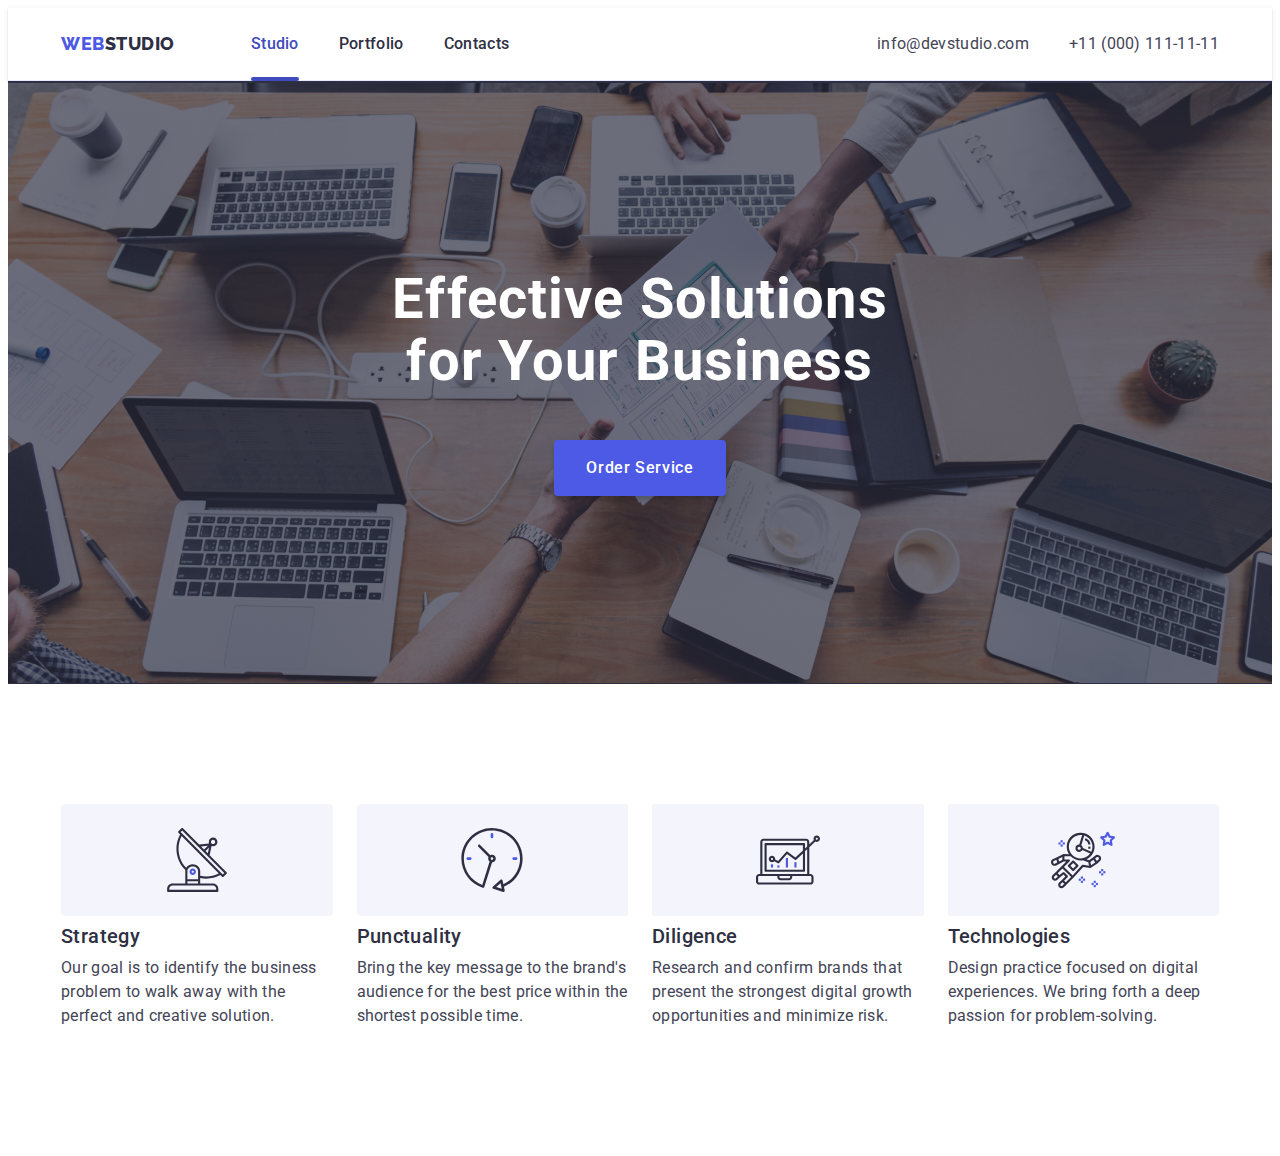
==== index.html @ 9ae408ac "hw7.1" ====
<!DOCTYPE html>
<html lang="en">
<head>
    <meta charset="UTF-8">
    <meta http-equiv="X-UA-Compatible" content="IE=edge">
    <meta name="viewport" content="width=device-width, initial-scale=1.0">
    <title>Webstudio</title>
<link rel="preconnect" href="https://fonts.googleapis.com">
<link rel="preconnect" href="https://fonts.gstatic.com" crossorigin>
<link href="https://fonts.googleapis.com/css2?family=Raleway:wght@800&family=Roboto:wght@400;500;700;900&display=swap"
    rel="stylesheet">
    <!-- Styles-->
    <link rel="stylesheet" href="https://cdnjs.cloudflare.com/ajax/libs/modern-normalize/1.1.0/modern-normalize.min.css"
        integrity="sha512-wpPYUAdjBVSE4KJnH1VR1HeZfpl1ub8YT/NKx4PuQ5NmX2tKuGu6U/JRp5y+Y8XG2tV+wKQpNHVUX03MfMFn9Q=="
        crossorigin="anonymous" referrerpolicy="no-referrer" />
    <link rel="stylesheet" href="./css/styles.css">
</head>
<body>
    <!-- Header -->
    <header class="border-box">
        <div class="container">
            <div class="header-container-desktop">
            <nav class="header-nav">
            <a href="./index.html" class="logo-first">WEB<span class="logo-second">STUDIO</span></a>
            <ul class="header-menu">
                <li><a class="header-link current" href="./index.html">Studio</a></li>
                <li><a class="header-link" href="./portfolio.html">Portfolio</a></li>
                <li><a class="header-link" href="">Contacts</a></li>
            </ul>
        </nav>
        <address class="heading-address">
            <ul class="header-tel">
                <li><a class="header-address" href="mailto:info@devstudio.com">info@devstudio.com</a></li>
                <li><a class="header-address" href="tel:+110001111111">+11 (000) 111-11-11</a></li>
            </ul>
        </address>
            </div>
            <div class="header-container-mobile">
                <a href="./index.html" class="logo-first">WEB<span class="logo-second">STUDIO</span></a>
                <button class="header-burger js-open-menu" type="button">
                    <svg class="header-burger-icon" width="30px" height="30px">
                        <use href="./images/icons.svg#icon-burger-menu"></use>
                    </svg>
                </button>
            </div>
            <div class="mobile-menu js-menu-container">
                <button class="button-mobile js-close-menu" type="button">
                    <svg class="icon-mobile">
                        <use href="./images/icons.svg#icon-closeblack"></use>
                    </svg>
                </button>
            </div>
        </div>
    </header>
    <main>
        <!--Hero first-->
        <section class="hero-first section">
           <div class="container">
            <div class="container-hero">
            <h1 class="hero-title"> Effective Solutions for Your Business</h1>
            <button class="hero-button" data-modal-open type="button">Order Service</button>
            </div>
        </div>
        </section>
        <!--Benefits-->
        <section class="section section-benefits">
            <div class="container">
            <h2 class="visually-hidden">company benefits</h2>
            <ul class="container-benefits">
                <li class="list-benefits">
                    <div class="benefits-icon-link">
                        <svg class="benefits-icon">
                            <use href="./images/icons.svg#icon-antenna"></use>
                        </svg>
                    </div>
                    <h3 class="heading-benefits">Strategy</h3>
                    <p class="text-benefits">Our goal is to identify the business problem to walk away with the perfect and creative solution.</p>
                </li>
                <li class="list-benefits">
                    <div class="benefits-icon-link">
                        <svg class="benefits-icon">
                            <use href="./images/icons.svg#icon-clock"></use>
                        </svg>
                    </div>
                    <h3 class="heading-benefits">Punctuality</h3>
                    <p class="text-benefits">Bring the key message to the brand's audience for the best price within the shortest possible time.</p>
                </li>
                <li class="list-benefits">
                    <div class="benefits-icon-link">
                        <svg class="benefits-icon">
                            <use href="./images/icons.svg#icon-diagram"></use>
                        </svg>
                    </div>
                    <h3 class="heading-benefits">Diligence</h3>
                    <p class="text-benefits">Research and confirm brands that present the strongest digital growth opportunities and minimize risk.</p>
                </li>
                <li class="list-benefits">
                    <div class="benefits-icon-link">
                        <svg class="benefits-icon">
                            <use href="./images/icons.svg#icon-astronaut"></use>
                        </svg>
                    </div>
                    <h3 class="heading-benefits">Technologies</h3>
                    <p class="text-benefits">Design practice focused on digital experiences. We bring forth a deep passion for problem-solving.</p>
                </li>
            </ul>
            </div>
        </section>
        <!--Doing-->
        <!--<section class="section-doing">
            <div class="container">
            <h2 class="title-doing">What are we doing</h2>
            <ul class="images-doing">
                <li><img srcset="./images/monitor.jpg 1x, ./images/monitor@2x.jpg 2x"
                    src="./images/monitor.jpg" alt="monitor" width="360"></li>
                <li><img srcset="./images/display.jpg 1x, ./images/display@2x.jpg 2x"
                    src="./images/display.jpg" alt="display" width="360"></li>
                <li><img srcset="./images/monitordisplay.jpg 1x, ./images/monitordisplay@2x.jpg 2x"
                    src="./images/monitordisplay.jpg" alt="monitor display" width="360"></li>
            </ul>
            </div>
        </section>
        <!--Team-->
        <!--<section class="team-section">
            <div class="container">
            <h2 class="title-team">Our Team</h2>
            <ul class="container-team">
                <li class="box-team">
                    <img srcset="./images/markguerrero.jpg 1x, ./images/markguerrero@2x.jpg 2x"  
                    src="./images/markguerrero.jpg" alt="mark guerrero" width="264">
                    <div class="experts"><h3 class="heading-team">Mark Guerrero</h3>
                    <p class="text-team">Product Designer</p>
                    <ul class="socials-list">
                        <li class="socials-item">
                            <a class="socials-link" href="">
                                <svg class="socials-icon">
                                    <use href="./images/icons.svg#icon-instagram"></use>
                                </svg>
                            </a></li>
                        <li class="socials-item"><a class="socials-link" href="">
                            <svg class="socials-icon">
                                <use href="./images/icons.svg#icon-twitter"></use>
                            </svg>
                        </a></li>
                        <li class="socials-item"><a class="socials-link" href="">
                            <svg class="socials-icon">
                                <use href="./images/icons.svg#icon-facebook"></use>
                            </svg>
                        </a></li>
                        <li class="socials-item"><a class="socials-link" href="">
                            <svg class="socials-icon">
                                <use href="./images/icons.svg#icon-linkedin"></use>
                            </svg>
                        </a></li>
                    </ul></div>
                </li>
                <li class="box-team">
                    <img srcset="./images/tomford.jpg 1x, ./images/tomford@2x.jpg 2x" 
                    src="./images/tomford.jpg" alt="tom ford" width="264">
                    <div class="experts"><h3 class="heading-team">Tom Ford</h3>
                    <p class="text-team">Frontend Developer</p>
                    <ul class="socials-list">
                        <li class="socials-item">
                            <a class="socials-link" href="">
                                <svg class="socials-icon">
                                    <use href="./images/icons.svg#icon-instagram"></use>
                                </svg>
                            </a>
                        </li>
                        <li class="socials-item"><a class="socials-link" href="">
                                <svg class="socials-icon">
                                    <use href="./images/icons.svg#icon-twitter"></use>
                                </svg>
                            </a></li>
                        <li class="socials-item"><a class="socials-link" href="">
                                <svg class="socials-icon">
                                    <use href="./images/icons.svg#icon-facebook"></use>
                                </svg>
                            </a></li>
                        <li class="socials-item"><a class="socials-link" href="">
                                <svg class="socials-icon">
                                    <use href="./images/icons.svg#icon-linkedin"></use>
                                </svg>
                            </a></li>
                    </ul>
                    </div>
                </li>
                <li class="box-team">
                    <img srcset="./images/camilagarcia.jpg 1x, ./images/camilagarcia@2x.jpg 2x" 
                    src="./images/camilagarcia.jpg" alt="camila garcia" width="264">
                    <div class="experts"><h3 class="heading-team">Camila Garcia</h3>
                    <p class="text-team">Marketing</p>
                    <ul class="socials-list">
                        <li class="socials-item">
                            <a class="socials-link" href="">
                                <svg class="socials-icon">
                                    <use href="./images/icons.svg#icon-instagram"></use>
                                </svg>
                            </a>
                        </li>
                        <li class="socials-item"><a class="socials-link" href="">
                                <svg class="socials-icon">
                                    <use href="./images/icons.svg#icon-twitter"></use>
                                </svg>
                            </a></li>
                        <li class="socials-item"><a class="socials-link" href="">
                                <svg class="socials-icon">
                                    <use href="./images/icons.svg#icon-facebook"></use>
                                </svg>
                            </a></li>
                        <li class="socials-item"><a class="socials-link" href="">
                                <svg class="socials-icon">
                                    <use href="./images/icons.svg#icon-linkedin"></use>
                                </svg>
                            </a></li>
                    </ul>
                    </div>
                </li>
                <li class="box-team">
                    <img srcset="./images/danielwilson.jpg 1x, ./images/danielwilson@2x.jpg 2x"
                    src="./images/danielwilson.jpg" alt="daniel wilson" width="264">
                    <div class="experts"><h3 class="heading-team">Daniel Wilson</h3>
                    <p class="text-team">UI Designer</p>
                    <ul class="socials-list">
                        <li class="socials-item">
                            <a class="socials-link" href="">
                                <svg class="socials-icon">
                                    <use href="./images/icons.svg#icon-instagram"></use>
                                </svg>
                            </a>
                        </li>
                        <li class="socials-item"><a class="socials-link" href="">
                                <svg class="socials-icon">
                                    <use href="./images/icons.svg#icon-twitter"></use>
                                </svg>
                            </a></li>
                        <li class="socials-item"><a class="socials-link" href="">
                                <svg class="socials-icon">
                                    <use href="./images/icons.svg#icon-facebook"></use>
                                </svg>
                            </a></li>
                        <li class="socials-item"><a class="socials-link" href="">
                                <svg class="socials-icon">
                                    <use href="./images/icons.svg#icon-linkedin"></use>
                                </svg>
                            </a></li>
                    </ul>
                    </div>
                </li>
            </ul>
            </div>
        </section>
        <!--Customers-->
        <!--<section class="section-customers">
            <div class="container">
            <h2 class="title-customers">Customers</h2>
            <ul class="customers-list">
                <li class="customers-item">
                    <a class="customers-link" href="">
                        <svg class="customers-icon">
                            <use href="./images/icons.svg#icon-yaco"></use>
                        </svg>
                    </a>
                </li>
                <li class="customers-item">
                    <a class="customers-link" href="">
                        <svg class="customers-icon">
                            <use href="./images/icons.svg#icon-companyhere"></use>
                        </svg>
                    </a>
                </li>
                <li class="customers-item">
                    <a class="customers-link" href="">
                        <svg class="customers-icon">
                            <use href="./images/icons.svg#icon-company"></use>
                        </svg>
                    </a>
                </li>
                <li class="customers-item">
                    <a class="customers-link" href="">
                        <svg class="customers-icon">
                            <use href="./images/icons.svg#icon-foster"></use>
                        </svg>
                    </a>
                </li>
                <li class="customers-item">
                    <a class="customers-link" href="">
                        <svg class="customers-icon">
                            <use href="./images/icons.svg#icon-brand"></use>
                        </svg>
                    </a>
                </li>
                <li class="customers-item">
                    <a class="customers-link" href="">
                        <svg class="customers-icon">
                            <use href="./images/icons.svg#icon-companyline"></use>
                        </svg>
                    </a>
                </li>
            </ul>
            </div>
        </section>
    </main>
    <!--Footer-->
    <!--<footer class="footer">
        <div class="container footer-flex">
            <div class="footer-logo">
            <a href="./index.html" class="logo-first">WEB<span class="logo-lower">STUDIO</span></a>
            <p class="text-footer">Increase the flow of customers and sales for your business with digital marketing & growth solutions.</p>
            </div>
        <div class="">
            <h2 class="footer-text-socials">Social media</h2>
            <ul class="footer-socials-list">
                <li class="footer-socials-item">
                    <a class="footer-socials-link" href="">
                        <svg class="footer-socials-icon">
                            <use href="./images/icons.svg#icon-instagram"></use>
                        </svg>
                    </a>
                </li>
                <li class="footer-socials-item">
                    <a class="footer-socials-link" href="">
                        <svg class="footer-socials-icon">
                            <use href="./images/icons.svg#icon-twitter"></use>
                        </svg>
                    </a>
                </li>
                <li class="footer-socials-item">
                    <a class="footer-socials-link" href="">
                        <svg class="footer-socials-icon">
                            <use href="./images/icons.svg#icon-facebook"></use>
                        </svg>
                    </a></li>
                <li class="footer-socials-item">
                    <a class="footer-socials-link" href="">
                        <svg class="footer-socials-icon">
                            <use href="./images/icons.svg#icon-linkedin"></use>
                        </svg>
                    </a></li>
            </ul>
        </div>
            <div class="subscribe-box">
                <p class="subscribe-title">Subscribe</p>
                    <form class="subscribe-field">
                     <input type="email" name="user-email" class="subscribe-input" required
                        pattern="email" placeholder="E-mail"/>
                        <button type="submit" class="subscribe-button-submit">Subscribe 
                        <svg class="subscribe-icon">
                        <use href="./images/icons.svg#icon-frame"></use>
                        </svg>
                        </button>
                    </form>
            </div>
        </div>
        </footer>

        <!--Modal-->
        <div class="backdrop is-hidden" data-modal>
            <div class="modal">
                <button class="modal-close" type="button" data-modal-close>
                    <svg class="modal-icon">
                        <use href="./images/icons.svg#icon-closeblack"></use>
                    </svg>
                </button>
                 <p class="name-form">Leave your contacts and we will call you back</p>
                <form class="modal-form">
                    <label class="modal-form-field">
                        <span class="modal-form-input-desk">Name</span>
                        <span class="modal-form-input-wrapper">
                        <input 
                        type="text" 
                        name="user-name" 
                        class="modal-form-input" 
                        required 
                        pattern="^[a-zA-Zа-яА-Я]+"
                        minlength="2"
                        />
                        <svg class="modal-form-icon">
                            <use href="./images/icons.svg#icon-person"></use>
                        </svg></span>
                    </label>
                    <label class="modal-form-field">
                        <span class="modal-form-input-desk">Phone</span>
                        <span class="modal-form-input-wrapper"><input type="tel" 
                        name="user-phone" 
                        class="modal-form-input" 
                        required
                        pattern="[0-9]{3}-[0-9]{3}-[0-9]{2}-[0-9]{2}"
                        title="xxx-xxx-xx-xx"
                        />
                        <svg class="modal-form-icon">
                            <use href="./images/icons.svg#icon-phone"></use>
                        </svg></span>
                    </label>
                    <label class="modal-form-field">
                        <span class="modal-form-input-desk">Email</span>
                        <span class="modal-form-input-wrapper"><input 
                        type="email" 
                        name="user-email" 
                        class="modal-form-input" 
                        required
                        pattern="email"
                        />
                        <svg class="modal-form-icon">
                            <use href="./images/icons.svg#icon-email"></use>
                        </svg></span>
                    </label>
                    <label class="modal-form-field-comment">
                        <span class="modal-form-input-desk">Comment</span>
                        <textarea 
                        name="user-message" 
                        class="modal-form-comment" 
                        placeholder="Text input">
                    </textarea>
                    </label>
                    <input id="user-policy" type="checkbox" name="user-policy" class="modal-form-check visually-hidden"/>
                    <label for="user-policy" class="modal-form-check-desc">I accept the terms and conditions of the&nbsp;
                    <a class="modal-form-check-desc-second" href="">Privacy Policy</a>
                    </label>
                    <button type="submit" class="modal-form-submit">Send</button>
                </form>
            </div>
        </div>
    <script src="./js/mobile-menu.js"></script>
    <script src="./js/modal.js"></script>
</body>
</html>
---- css/styles.css ----
:root {
  --color-primery: #2e2f42;
  --color-secondary: #434455;
  --color-logo-button: #4d5ae5;
  --color-hover: #404bbf;
  --color-background: #ffffff;
  --color-background-sec: #f4f4fd;
  --color-border: #e7e9fc;
  --color-icon: #8e8f99;
  --color-icon-hover: #31d0aa;
  --color-modal: #fcfcfc;
  --color-modal-comment: #757575;
}
body {
  font-family: "Roboto", sans-serif;
  font-size: 16px;
  color: var(--color-primery);
}
p,
h1,
h2,
h3 {
  margin-top: 0;
  margin-bottom: 0;
}
.container {
  width: 100%;
  max-width: 1158px;
  padding: 0 15px;
  margin: 0 auto;
}
ul {
  list-style-type: none;
  margin: 0;
  padding: 0;
}
a {
  text-decoration: none;
}
img {
  display: block;
  max-width: 100%;
  height: auto;
}
/* Header */
.border-box {
  background-color: var(--color-background);
  border-bottom: 1px solid var(--color-border);
  box-shadow: 0px 2px 1px rgba(46, 47, 66, 0.08),
    0px 1px 1px rgba(46, 47, 66, 0.16), 0px 1px 6px rgba(46, 47, 66, 0.08);
}
.header-container-mobile {
  display: flex;
  align-items: center;
  justify-content: space-between;
  height: 70px;
}
.header-container-desktop {
  display: flex;
  align-items: center;
}
@media (max-width: 767px) {
  .header-container-desktop {
    display: none;
  }
}
@media (min-width: 768px) {
  .header-container-mobile {
    display: none;
  }
}

.header-nav {
  display: flex;
  align-items: center;
  gap: 76px;
}
.header-menu {
  display: flex;
  gap: 40px;
}
.header-tel {
  display: flex;
  gap: 40px;
}
@media (max-width: 1200px) {
  .header-tel {
    flex-direction: column;
    gap: 12px;
  }
}
.heading-address {
  margin-left: auto;
}
.logo-first {
  color: var(--color-logo-button);
  font-family: "Raleway";
  font-style: normal;
  font-weight: 800;
  font-size: 18px;
  line-height: 1.33;
  letter-spacing: 0.03em;
  text-decoration: none;
}
.logo-second {
  color: var(--color-primery);
}
.header-link {
  text-decoration: none;
  font-weight: 500;
  font-size: 16px;
  letter-spacing: 0.02em;
  line-height: 1.5;
  color: var(--color-primery);
  padding: 24px 0;
  display: block;
  position: relative;
  transition-property: color;
  transition-duration: 250ms;
  transition-timing-function: cubic-bezier(0.4, 0, 0.2, 1);
}
.header-link:hover,
.header-link:focus {
  color: var(--color-hover);
  fill: var(--color-primery);
}
.header-burger {
  display: flex;
  align-items: center;
  justify-content: center;
  width: 30px;
  height: 30px;
  padding: 0;
  background-color: transparent;
  border: none;
}
.header-burger-icon {
  stroke: var(--color-primery);
}

/* Mobile menu */
.mobile-menu {
  width: 100%;
  max-width: 428px;
  position: fixed;
  top: 0;
  bottom: 0;
  right: 0;
  background-color: var(--color-background);
  transform: translateX(100%);
}
.mobile-menu.is-open {
  transform: translateX(0);
}
@media (min-width: 768px) {
  .mobile-menu {
    display: none;
  }
}
.icon-mobile {
  width: 24px;
  height: 24px;
  border-radius: 50%;
}
.button-mobile {
  position: absolute;
  top: 24px;
  right: 24px;
  width: 24px;
  height: 24px;
  background-color: #e7e9fc;
  border: 1px solid rgba(0, 0, 0, 0.1);
  border-radius: 50%;
}
.current {
  color: var(--color-hover);
}
.header-link.current::after {
  display: block;
  width: 100%;
  height: 4px;
  border-radius: 2px;
  background-color: currentColor;
  content: "";
  position: absolute;
  bottom: -1px;
}
.header-address {
  color: var(--color-secondary);
  font-weight: 400;
  font-size: 16px;
  line-height: 1.5;
  letter-spacing: 0.02em;
  font-style: normal;
  padding: 24px 0;
  display: block;
  transition-property: color;
  transition-duration: 250ms;
  transition-timing-function: cubic-bezier(0.4, 0, 0.2, 1);
}
.header-address:hover {
  color: var(--color-hover);
}
.header-address:focus {
  color: var(--color-hover);
}
@media (max-width: 1200px) {
  .header-address {
    padding: 0;
  }
}
/* Hero section */
.hero-first {
  background-color: var(--color-primery);
  padding: 188px 0;
  background-image: linear-gradient(
      rgba(46, 47, 66, 0.7),
      rgba(46, 47, 66, 0.7)
    ),
    url(../images/people-office.jpg);
  background-repeat: no-repeat;
  background-position: center;
  max-width: 1440px;
  margin: 0 auto;
}
@media (min-device-pixel-ratio: 2),
  (min-resolution: 192dpi),
  (min-resolution: 2dppx) {
  .hero-first {
    background-image: url(../images/people-office@2x.jpg);
  }
}
.container-hero {
  width: 496px;
  margin: 0 auto;
  text-align: center;
}
@media (max-width: 767px) {
  .container-hero {
    width: 320px;
  }
}
.hero-title {
  font-weight: 700;
  font-size: 56px;
  line-height: 1.1;
  letter-spacing: 0.02em;
  color: var(--color-background);
  margin-bottom: 48px;
}
@media (max-width: 767px) {
  .hero-title {
    font-size: 36px;
  }
}
.hero-button {
  background-color: var(--color-logo-button);
  color: var(--color-background);
  border-radius: 4px;
  box-shadow: 0px 4px 4px rgba(0, 0, 0, 0.15);
  border: none;
  font-family: "Roboto", sans-serif;
  font-weight: 500;
  font-size: 16px;
  line-height: 1.5;
  letter-spacing: 0.04em;
  cursor: pointer;
  padding: 16px 32px;
  transition-property: background-color;
  transition-duration: 250ms;
  transition-timing-function: cubic-bezier(0.4, 0, 0.2, 1);
}
.hero-button:hover {
  background-color: var(--color-hover);
}
/* Benefits */
.visually-hidden {
  position: absolute;
  white-space: nowrap;
  width: 1px;
  height: 1px;
  overflow: hidden;
  border: 0;
  padding: 0;
  clip: rect(0 0 0 0);
  clip-path: inset(50%);
  margin: -1px;
}
.heading-benefits {
  font-weight: 500;
  font-size: 20px;
  letter-spacing: 0.02em;
  line-height: 1.2;
  margin-bottom: 8px;
}
.text-benefits {
  color: var(--color-secondary);
  font-size: 16px;
  letter-spacing: 0.02em;
  line-height: 1.5;
}
.container-benefits {
  display: flex;
  gap: 24px;
}
.list-benefits {
  flex-basis: calc((100% - 72px) / 4);
}
@media (max-width: 767px) {
  .container-benefits {
    display: flex;
    flex-direction: column;
  }
}
.section-benefits {
  padding: 120px 0;
}
.benefits-icon {
  width: 64px;
  height: 64px;
}
.benefits-icon-link {
  display: flex;
  align-items: center;
  justify-content: center;
  height: 112px;
  border-radius: 4px;
  margin-bottom: 8px;
  background-color: var(--color-background-sec);
}
@media (max-width: 1199px) {
  .benefits-icon-link {
    display: none;
  }
}
/* Doing */
.title-doing {
  font-weight: 700;
  font-size: 36px;
  line-height: 1.11;
  letter-spacing: 0.02em;
  text-align: center;
  margin-bottom: 72px;
}
.images-doing {
  display: flex;
  gap: 24px;
  flex-basis: calc((100% - 48px) / 3);
}

.section-doing {
  padding-bottom: 120px;
}
@media (max-width: 1199px) {
  .section-doing {
    display: none;
  }
}

/* Our team*/
.team-section {
  background-color: var(--color-background-sec);
  padding: 120px 0;
}
.box-team {
  background-color: var(--color-background);
  box-shadow: 0px 1px 6px rgba(46, 47, 66, 0.08),
    0px 1px 1px rgba(46, 47, 66, 0.16), 0px 2px 1px rgba(46, 47, 66, 0.08);
  border-radius: 0px 0px 4px 4px;
}
@media (max-width: 768px) {
  .box-team {
    max-width: 264px;
  }
}
.title-team {
  font-weight: 700;
  font-size: 36px;
  line-height: 1.11;
  text-align: center;
  margin-bottom: 72px;
}
.heading-team {
  font-weight: 500;
  font-size: 20px;
  line-height: 1.2;
  letter-spacing: 0.02em;
  text-align: center;
  margin-bottom: 8px;
}
.text-team {
  color: var(--color-secondary);
  line-height: 1.5;
  letter-spacing: 0.02em;
  text-align: center;
  margin-bottom: 8px;
}
.container-team {
  display: flex;
  gap: 24px;
  flex-basis: calc((100% - 72px) / 4);
}
@media (max-width: 768px) {
  .container-team {
    display: flex;
    flex-direction: column;
    gap: 72px;
  }
}
@media (max-width: 1199px) {
  .container-team {
    display: flex;
    justify-content: center;
    flex-basis: calc((100% - 216px) / 2);
  }
}
.container-team .experts {
  padding: 32px 16px;
}
.socials-icon {
  width: 16px;
  height: 16px;
  fill: var(--color-background-sec);
}
.socials-link {
  display: flex;
  align-items: center;
  justify-content: center;
  width: 100%;
  height: 100%;
  background-color: var(--color-logo-button);
  border-radius: 50%;
  transition-property: background-color;
  transition-duration: 250ms;
  transition-timing-function: cubic-bezier(0.4, 0, 0.2, 1);
}
.socials-item {
  width: 40px;
  height: 40px;
}
.socials-list {
  display: flex;

  gap: 24px;
  justify-content: center;
}
.socials-link:hover,
.socials-link:focus {
  background-color: var(--color-hover);
}
/* Customers */
.title-customers {
  font-weight: 700;
  font-size: 36px;
  line-height: 1.11;
  letter-spacing: 0.02em;
  text-align: center;
  margin-bottom: 72px;
  color: var(--color-primery);
}
.customers-list {
  gap: 24px;
  display: flex;
}
.customers-item {
  flex-basis: calc((100% - 120px) / 6);
}
.customers-icon {
  width: 104px;
  height: 56px;
  fill: var(--color-icon);
  transition-property: fill;
  transition-duration: 250ms;
  transition-timing-function: cubic-bezier(0.4, 0, 0.2, 1);
}
.customers-link {
  display: flex;
  align-items: center;
  justify-content: center;
  width: 168px;
  height: 88px;
  border: 1px solid var(--color-icon);
  border-radius: 4px;
  transition-property: border-color;
  transition-duration: 250ms;
  transition-timing-function: cubic-bezier(0.4, 0, 0.2, 1);
}
.customers-link:hover,
.customers-link:focus {
  border-color: var(--color-hover);
}
.customers-link:hover .customers-icon,
.customers-link:focus .customers-icon {
  fill: var(--color-hover);
}
.section-customers {
  padding-top: 130px;
  padding-bottom: 120px;
}
/* Footer */
.footer {
  background-color: var(--color-primery);
  padding: 100px 0;
}
.footer-flex {
  display: flex;
  flex-direction: row;
}
.text-footer {
  color: var(--color-border);
  line-height: 1.5;
  letter-spacing: 0.02em;
  width: 264px;
  margin-top: 16px;
}
.footer-logo {
  margin-right: 120px;
}
.logo-lower {
  color: var(--color-background-sec);
}
.footer-text-socials {
  font-weight: 500;
  font-size: 16px;
  line-height: 1.5;
  letter-spacing: 0.02em;
  margin-bottom: 16px;
  color: var(--color-background);
}
.footer-socials-icon {
  width: 24px;
  height: 24px;
  fill: var(--color-background-sec);
}
.footer-socials-link:hover,
.footer-socials-link:focus {
  background-color: var(--color-icon-hover);
}
.footer-socials-link {
  display: flex;
  align-items: center;
  justify-content: center;
  width: 40px;
  height: 40px;
  background-color: rgba(255, 255, 255, 0.1);
  border-radius: 50%;
  transition-property: background-color;
  transition-duration: 250ms;
  transition-timing-function: cubic-bezier(0.4, 0, 0.2, 1);
}
.footer-socials-list {
  display: flex;
  gap: 16px;
  margin-right: 80px;
}
/* Subscribe footer */
.subscribe-box {
  display: block;
}
.subscribe-field {
  display: flex;
  justify-content: center;
}
.subscribe-title {
  font-family: "Roboto";
  font-style: normal;
  font-weight: 500;
  font-size: 16px;
  line-height: 1.5;
  letter-spacing: 0.02em;
  color: var(--color-background);
  margin-bottom: 16px;
}
.subscribe-icon {
  width: 24px;
  height: 24px;
  fill: #ffffff;
}
.subscribe-input {
  width: 264px;
  height: 40px;
  border: 1px solid rgba(255, 255, 255, 0.3);
  filter: drop-shadow(0px 4px 4px rgba(0, 0, 0, 0.15));
  border-radius: 4px;
  margin-right: 16px;
  color: var(--color-background);
  background-color: #2e2f42;
  padding-left: 16px;
  transition-property: border;
  transition-duration: 250ms;
  transition-timing-function: cubic-bezier(0.4, 0, 0.2, 1);
}
.subscribe-input:focus {
  outline: none;
  border: 1px solid var(--color-logo-button);
}
.subscribe-button-submit {
  display: flex;
  align-items: center;
  justify-content: space-between;
  width: 165px;
  height: 40px;
  padding: 0 24px 0 24px;
  background-color: var(--color-logo-button);
  color: var(--color-background);
  border-radius: 4px;
  border: none;
  font-family: "Roboto", sans-serif;
  font-weight: 500;
  font-size: 16px;
  line-height: 1.5;
  letter-spacing: 0.04em;
  cursor: pointer;
  transition-property: background-color;
  transition-duration: 250ms;
  transition-timing-function: cubic-bezier(0.4, 0, 0.2, 1);
}
.subscribe-button-submit:hover,
.subscribe-button-submit:focus {
  background-color: var(--color-hover);
}
/* Portfolio */
.section-portfolio {
  padding-top: 96px;
  padding-bottom: 120px;
}
.button-portfolio {
  color: var(--color-logo-button);
  background-color: var(--color-background-sec);
  border: 1px solid var(--color-border);
  font-family: "Roboto", sans-serif;
  border-radius: 4px;
  font-weight: 500;
  font-size: 16px;
  line-height: 1.5;
  letter-spacing: 0.04em;
  cursor: pointer;
  padding: 12px 24px;
  transition-property: color, background-color, border-color, box-shadow;
  transition-duration: 250ms;
  transition-timing-function: cubic-bezier(0.4, 0, 0.2, 1);
}
.button-portfolio:hover {
  color: var(--color-background);
  background-color: var(--color-hover);
  border-color: transparent;
  box-shadow: 0px 3px 1px rgba(0, 0, 0, 0.1), 0px 2px 1px rgba(0, 0, 0, 0.08),
    0px 2px 2px rgba(0, 0, 0, 0.12);
}
.button-portfolio:focus {
  color: var(--color-background);
  background-color: var(--color-hover);
  box-shadow: 0px 3px 1px rgba(0, 0, 0, 0.1), 0px 2px 1px rgba(0, 0, 0, 0.08),
    0px 2px 2px rgba(0, 0, 0, 0.12);
}
.portfolio-filter {
  gap: 24px;
  display: flex;
  justify-content: center;
  margin-bottom: 72px;
}
.box-portfolio {
  background-color: var(--color-background);
}
.portfolio-link {
  display: block;
  transition-property: box-shadov;
  transition-duration: 250ms;
  transition-timing-function: cubic-bezier(0.4, 0, 0.2, 1);
}
.portfolio-link:hover,
.portfolio-link:focus {
  box-shadow: 0px 1px 6px rgba(46, 47, 66, 0.08),
    0px 1px 1px rgba(46, 47, 66, 0.16), 0px 2px 1px rgba(46, 47, 66, 0.08);
}
.portfolio-box {
  display: flex;
  column-gap: 24px;
  row-gap: 48px;
  flex-wrap: wrap;
  flex-basis: calc((100% - 48px) / 3);
}
.portfolio-services {
  position: relative;
  overflow: hidden;
}
.portfolio-overlay {
  position: absolute;
  width: 100%;
  height: 100%;
  left: 0;
  top: 0;
  background-color: var(--color-logo-button);
  padding-top: 40px;
  padding-left: 32px;
  padding-right: 32px;
  transform: translateY(100%);
  transition: transform 250ms;
}
.text-overlay {
  font-family: "Roboto";
  font-style: normal;
  font-weight: 400;
  font-size: 16px;
  line-height: 1.5;
  color: var(--color-background-sec);
}
.portfolio-link:hover .portfolio-overlay,
.portfolio-link:focus .portfolio-overlay {
  transform: translateY(0);
}
.box-name {
  border-left: 1px solid var(--color-border);
  border-right: 1px solid var(--color-border);
  border-bottom: 1px solid var(--color-border);
  padding: 32px 16px;
}
.box-product {
  color: var(--color-primery);
  font-weight: 500;
  font-size: 20px;
  line-height: 1.2;
  letter-spacing: 0.02em;
  margin-bottom: 8px;
}
.box-filter {
  color: var(--color-secondary);
  line-height: 1.5;
  letter-spacing: 0.02em;
}
/* Modal */
.backdrop {
  position: fixed;
  top: 0;
  left: 0;
  display: flex;
  align-items: center;
  justify-content: center;
  width: 100%;
  height: 100%;
  background-color: rgba(46, 47, 66, 0.4);
  transition: opacity 250ms cubic-bezier(0.4, 0, 0.2, 1),
    visibility 250ms cubic-bezier(0.4, 0, 0.2, 1);
}
.backdrop.is-hidden {
  opacity: 0;
  visibility: hidden;
  pointer-events: none;
}
.modal {
  position: relative;
  width: 100%;
  height: 100%;
  max-width: 408px;
  max-height: 584px;
  background-color: var(--color-modal);
  padding: 72px 24px 24px 24px;
}
.modal-close {
  position: absolute;
  top: 24px;
  right: 24px;
  width: 24px;
  height: 24px;
  background-color: #e7e9fc;
  border: 1px solid rgba(0, 0, 0, 0.1);
  border-radius: 50%;
  cursor: pointer;
  transition-property: background-color, fill;
  transition-duration: 250ms;
  transition-timing-function: cubic-bezier(0.4, 0, 0.2, 1);
}
.modal-close:hover,
.modal-close:focus {
  background-color: var(--color-hover);
  fill: var(--color-background);
}
.modal-icon {
  width: 8px;
  height: 8px;
}
/* Modal form */
.name-form {
  font-style: normal;
  font-weight: 500;
  line-height: 1.5;
  text-align: center;
  letter-spacing: 0.02em;
  margin-bottom: 16px;
  color: var(--color-primery);
}
.modal-form {
  display: flex;
  flex-direction: column;
}
.modal-form-field {
  margin-bottom: 8px;
}
.modal-form-field-comment {
  margin-bottom: 16px;
}
.modal-form-input {
  width: 100%;
  height: 40px;
  border: 1px solid rgba(33, 33, 33, 0.2);
  border-radius: 4px;
  padding-left: 38px;
  font-size: 18px;
  color: var(--color-primery);
  transition-property: border;
  transition-duration: 250ms;
  transition-timing-function: cubic-bezier(0.4, 0, 0.2, 1);
}
.modal-form-input:focus {
  outline: none;
  border: 1px solid var(--color-logo-button);
}
.modal-form-input:focus + .modal-form-icon {
  fill: var(--color-logo-button);
}
.modal-form-input-desk {
  display: block;
  font-family: "Roboto";
  font-style: normal;
  font-weight: 400;
  font-size: 12px;
  line-height: 1.2;
  letter-spacing: 0.04em;
  color: var(--color-icon);
  margin-bottom: 4px;
}
.modal-form-icon {
  position: absolute;
  display: block;
  width: 18px;
  height: 24px;
  fill: var(--color-primery);
  top: 50%;
  transform: translateY(-50%);
  left: 19px;
  transition-property: fill;
  transition-duration: 250ms;
  transition-timing-function: cubic-bezier(0.4, 0, 0.2, 1);
}
.modal-form-input-wrapper {
  position: relative;
}
.modal-form-comment {
  display: block;
  width: 100%;
  height: 120px;
  resize: none;
  padding: 8px 16px;
  border: 1px solid rgba(33, 33, 33, 0.2);
  border-radius: 4px;
  transition-property: border;
  transition-duration: 250ms;
  transition-timing-function: cubic-bezier(0.4, 0, 0.2, 1);
}
.modal-form-comment:focus {
  outline: none;
  border: 1px solid var(--color-logo-button);
}
.modal-form-comment::placeholder {
  font-family: "Roboto";
  font-style: normal;
  font-weight: 400;
  font-size: 12px;
  line-height: 1.2;
  letter-spacing: 0.04em;
  color: rgba(117, 117, 117, 0.5);
}
.modal-form-check-desc::before {
  content: "";
  display: block;
  width: 16px;
  height: 16px;
  border: 1.25px solid #2e2f42;
  border-radius: 2px;
  cursor: pointer;
  margin-right: 8px;
}
.modal-form-check:checked + .modal-form-check-desc::before {
  background-color: var(--color-logo-button);
  background-image: url(/images/click.svg);
}
.modal-form-check-desc {
  display: flex;
  align-items: center;
  margin-bottom: 24px;
  font-size: 12px;
  line-height: 1.2;
  letter-spacing: 0.04em;
  color: var(--color-modal-comment);
}
.modal-form-check-desc-second {
  text-decoration: underline;
  color: var(--color-logo-button);
}

.modal-form-submit {
  align-self: center;
  width: 169px;
  height: 56px;
  background-color: var(--color-logo-button);
  color: var(--color-background);
  border-radius: 4px;
  box-shadow: 0px 4px 4px rgba(0, 0, 0, 0.15);
  border: none;
  font-family: "Roboto", sans-serif;
  font-weight: 500;
  font-size: 16px;
  line-height: 1.5;
  letter-spacing: 0.04em;
  cursor: pointer;
  padding: 16px 32px;
  transition-property: background-color;
  transition-duration: 250ms;
  transition-timing-function: cubic-bezier(0.4, 0, 0.2, 1);
}
.modal-form-submit:hover,
.modal-form-submit:focus {
  background-color: var(--color-hover);
}
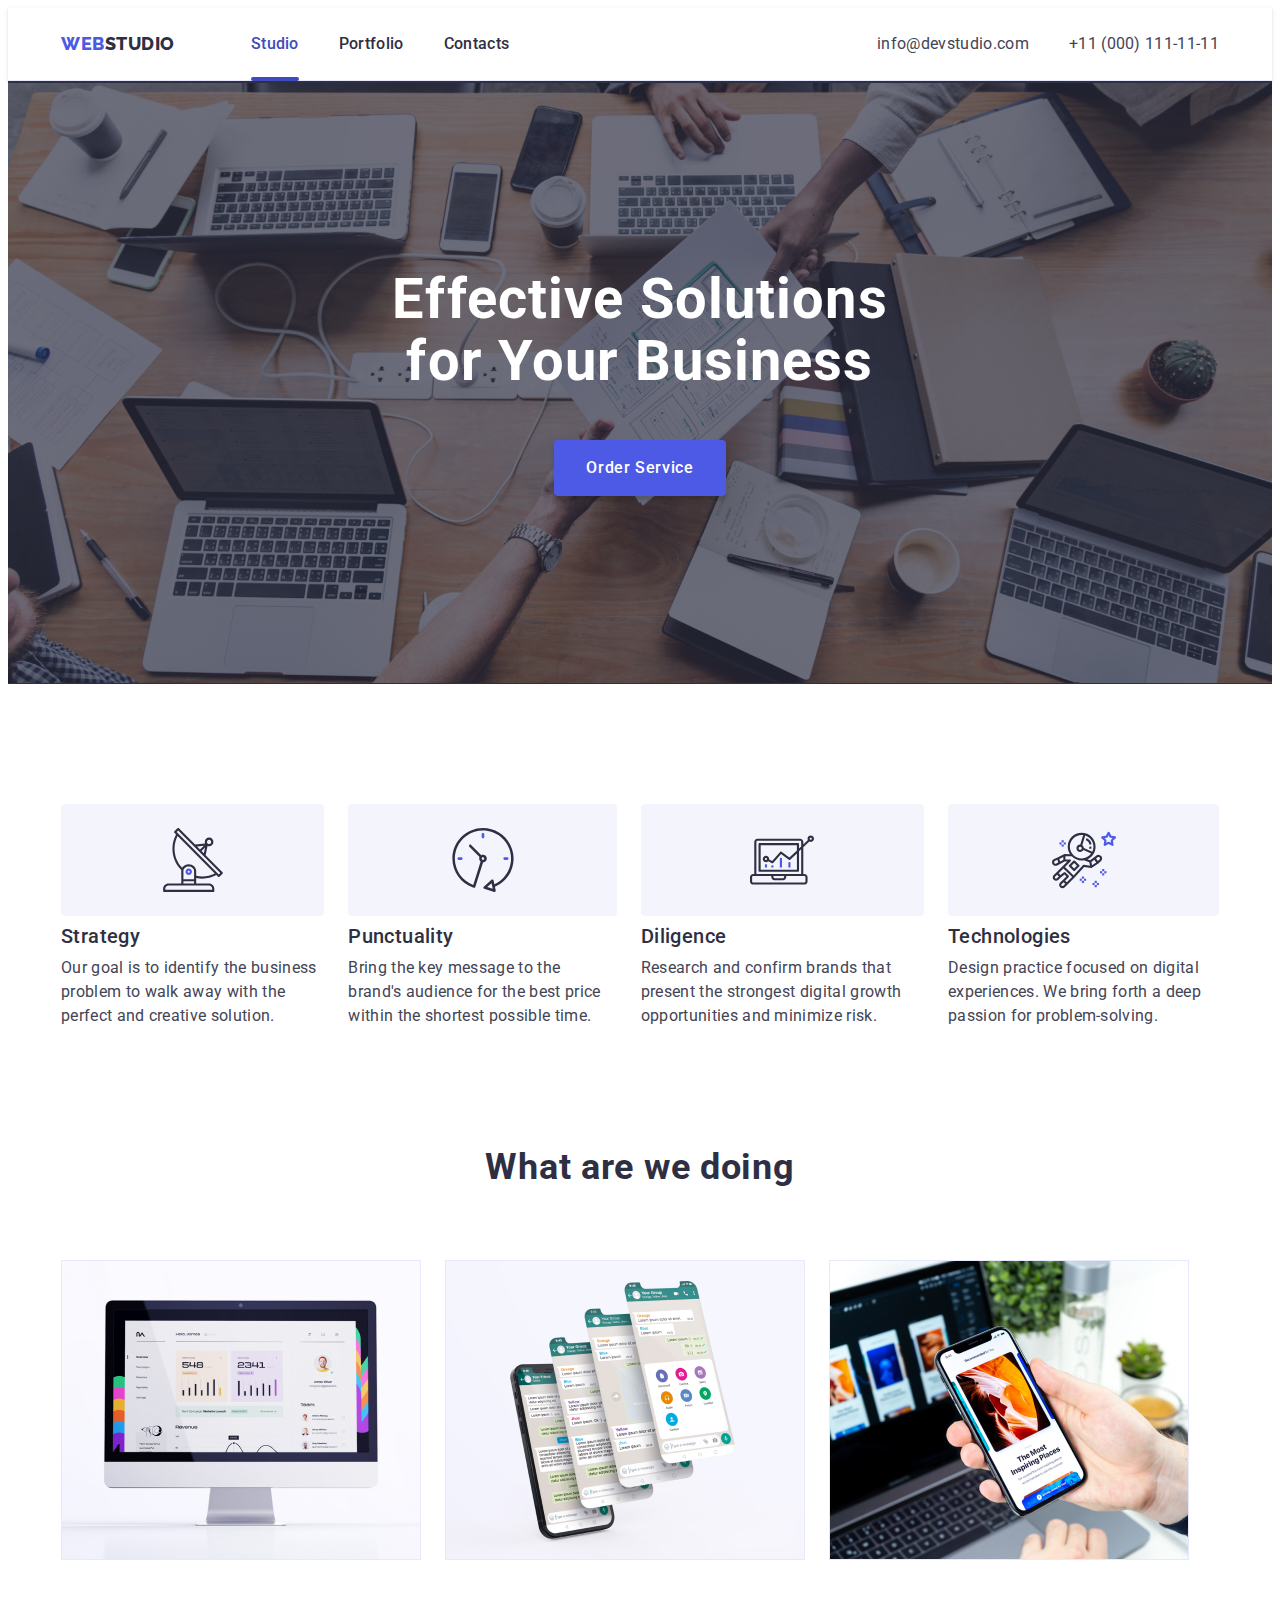
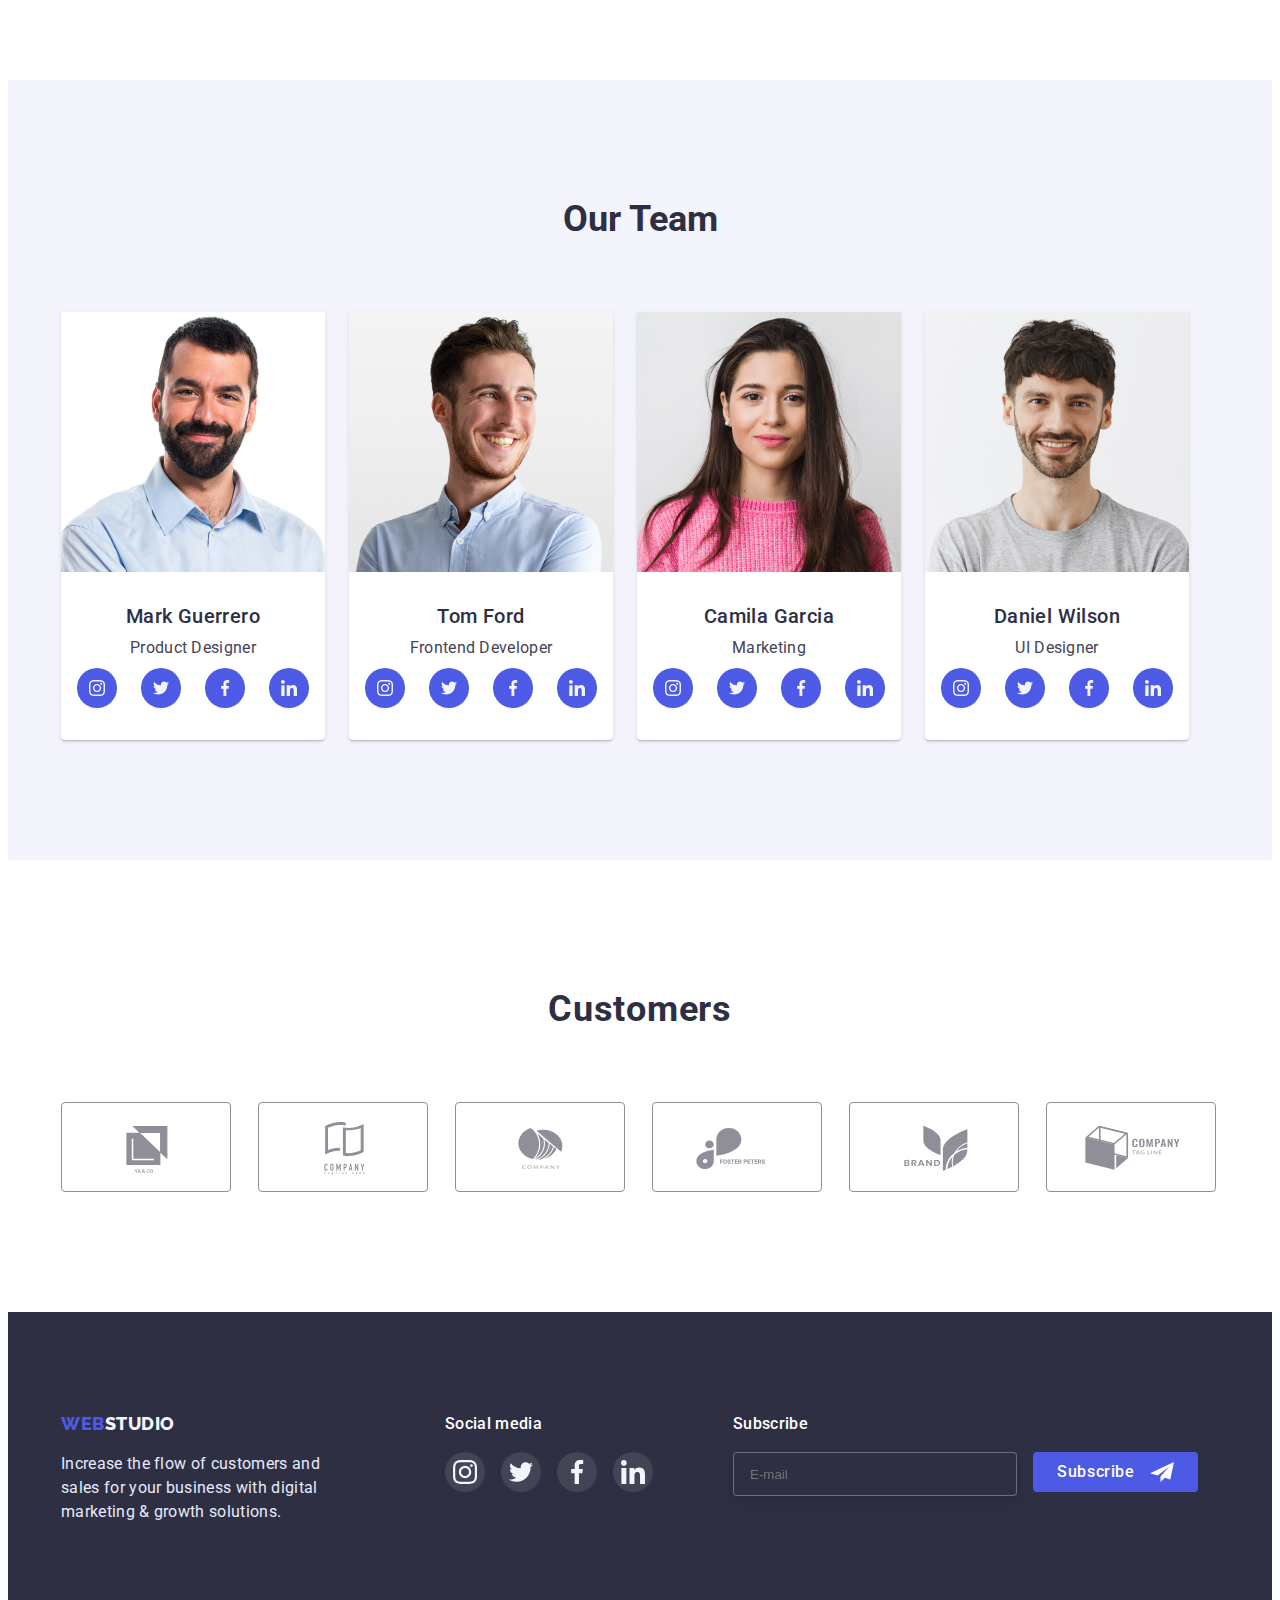
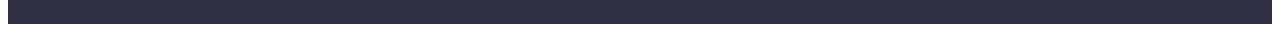
==== commit 47861784: "hw7.2" ====
--- a/index.html
+++ b/index.html
@@ -49,6 +49,46 @@
                         <use href="./images/icons.svg#icon-closeblack"></use>
                     </svg>
                 </button>
+                <div>
+                <ul class="header-menu-mobile">
+                    <li><a class="header-link-mobile current-mobile" href="./index.html">Studio</a></li>
+                    <li><a class="header-link-mobile" href="./portfolio.html">Portfolio</a></li>
+                    <li><a class="header-link-mobile" href="">Contacts</a></li>
+                </ul>
+                </div>
+                <div class="heading-address-mobile">
+                <address>
+                    <ul class="header-tel-mobile">
+                        <li><a class="header-mobile-call" href="tel:+110001111111">+11 (000) 111-11-11</a></li>
+                        <li><a class="header-address-mobile" href="mailto:info@devstudio.com">info@devstudio.com</a></li>
+                    </ul>
+                </address>
+                <ul class="socials-list-mobile">
+                    <li class="socials-item">
+                        <a class="socials-link" href="">
+                            <svg class="socials-icon">
+                                <use href="./images/icons.svg#icon-instagram"></use>
+                            </svg>
+                        </a>
+                    </li>
+                    <li class="socials-item"><a class="socials-link" href="">
+                            <svg class="socials-icon">
+                                <use href="./images/icons.svg#icon-twitter"></use>
+                            </svg>
+                        </a></li>
+                    <li class="socials-item"><a class="socials-link" href="">
+                            <svg class="socials-icon">
+                                <use href="./images/icons.svg#icon-facebook"></use>
+                            </svg>
+                        </a></li>
+                    <li class="socials-item"><a class="socials-link" href="">
+                            <svg class="socials-icon">
+                                <use href="./images/icons.svg#icon-linkedin"></use>
+                            </svg>
+                        </a></li>
+                </ul>
+                </div>
+                </div>
             </div>
         </div>
     </header>
@@ -107,7 +147,7 @@
             </div>
         </section>
         <!--Doing-->
-        <!--<section class="section-doing">
+        <section class="section-doing">
             <div class="container">
             <h2 class="title-doing">What are we doing</h2>
             <ul class="images-doing">
@@ -121,7 +161,7 @@
             </div>
         </section>
         <!--Team-->
-        <!--<section class="team-section">
+        <section class="team-section">
             <div class="container">
             <h2 class="title-team">Our Team</h2>
             <ul class="container-team">
@@ -251,7 +291,7 @@
             </div>
         </section>
         <!--Customers-->
-        <!--<section class="section-customers">
+        <section class="section-customers">
             <div class="container">
             <h2 class="title-customers">Customers</h2>
             <ul class="customers-list">
@@ -302,10 +342,10 @@
         </section>
     </main>
     <!--Footer-->
-    <!--<footer class="footer">
+    <footer class="footer">
         <div class="container footer-flex">
             <div class="footer-logo">
-            <a href="./index.html" class="logo-first">WEB<span class="logo-lower">STUDIO</span></a>
+            <a href="./index.html" class="logo-first logo-first-mobile">WEB<span class="logo-lower">STUDIO</span></a>
             <p class="text-footer">Increase the flow of customers and sales for your business with digital marketing & growth solutions.</p>
             </div>
         <div class="">
--- a/css/styles.css
+++ b/css/styles.css
@@ -124,6 +124,46 @@
   color: var(--color-hover);
   fill: var(--color-primery);
 }
+
+.current {
+  color: var(--color-hover);
+}
+.header-link.current::after {
+  display: block;
+  width: 100%;
+  height: 4px;
+  border-radius: 2px;
+  background-color: currentColor;
+  content: "";
+  position: absolute;
+  bottom: -1px;
+}
+.header-address {
+  color: var(--color-secondary);
+  font-weight: 400;
+  font-size: 16px;
+  line-height: 1.5;
+  letter-spacing: 0.02em;
+  font-style: normal;
+  padding: 24px 0;
+  display: block;
+  transition-property: color;
+  transition-duration: 250ms;
+  transition-timing-function: cubic-bezier(0.4, 0, 0.2, 1);
+}
+@media (max-width: 1200px) {
+  .header-address {
+    padding: 0;
+  }
+}
+.header-address:hover {
+  color: var(--color-hover);
+}
+.header-address:focus {
+  color: var(--color-hover);
+}
+
+/* Mobile header*/
 .header-burger {
   display: flex;
   align-items: center;
@@ -148,6 +188,12 @@
   right: 0;
   background-color: var(--color-background);
   transform: translateX(100%);
+  padding-top: 80px;
+  padding-left: 40px;
+  padding-bottom: 40px;
+  display: flex;
+  flex-direction: column;
+  justify-content: space-between;
 }
 .mobile-menu.is-open {
   transform: translateX(0);
@@ -156,11 +202,6 @@
   .mobile-menu {
     display: none;
   }
-}
-.icon-mobile {
-  width: 24px;
-  height: 24px;
-  border-radius: 50%;
 }
 .button-mobile {
   position: absolute;
@@ -172,42 +213,73 @@
   border: 1px solid rgba(0, 0, 0, 0.1);
   border-radius: 50%;
 }
-.current {
+.icon-mobile {
+  width: 8px;
+  height: 8px;
+}
+.header-menu-mobile {
+  display: flex;
+  flex-direction: column;
+  gap: 40px;
+}
+
+.header-link-mobile {
+  text-decoration: none;
+  font-weight: 700;
+  font-size: 36px;
+  letter-spacing: 0.02em;
+  line-height: 1.2;
+  color: var(--color-primery);
+  display: block;
+  position: relative;
+  text-decoration: none;
+  gap: 40px;
+  display: flex;
+}
+.current-mobile {
   color: var(--color-hover);
 }
-.header-link.current::after {
-  display: block;
-  width: 100%;
-  height: 4px;
-  border-radius: 2px;
-  background-color: currentColor;
-  content: "";
-  position: absolute;
-  bottom: -1px;
-}
-.header-address {
+.header-link-mobile:hover,
+.header-link-mobile:focus {
+  color: var(--color-hover);
+}
+.header-mobile-call {
+  color: var(--color-logo-button);
+  font-weight: 700;
+  font-size: 36px;
+  line-height: 1.2;
+  letter-spacing: 0.02em;
+  font-style: normal;
+}
+.heading-address-mobile {
+  display: flex;
+  flex-direction: column;
+}
+.header-mobile-call:hover,
+.header-mobile-call:focus {
+  color: var(--color-hover);
+}
+.header-address-mobile {
+  font-weight: 500;
+  font-size: 20px;
+  line-height: 1.2;
+  letter-spacing: 0.02em;
+  font-style: normal;
   color: var(--color-secondary);
-  font-weight: 400;
-  font-size: 16px;
-  line-height: 1.5;
-  letter-spacing: 0.02em;
-  font-style: normal;
-  padding: 24px 0;
-  display: block;
-  transition-property: color;
-  transition-duration: 250ms;
-  transition-timing-function: cubic-bezier(0.4, 0, 0.2, 1);
-}
-.header-address:hover {
+}
+.header-address-mobile:hover,
+.header-address-mobile:focus {
   color: var(--color-hover);
 }
-.header-address:focus {
-  color: var(--color-hover);
-}
-@media (max-width: 1200px) {
-  .header-address {
-    padding: 0;
-  }
+.header-tel-mobile {
+  display: flex;
+  flex-direction: column;
+  gap: 40px;
+  margin-bottom: 48px;
+}
+.socials-list-mobile {
+  display: flex;
+  gap: 56px;
 }
 /* Hero section */
 .hero-first {
@@ -286,6 +358,18 @@
   clip-path: inset(50%);
   margin: -1px;
 }
+@media (max-width: 768px) {
+  .list-benefits {
+    max-width: 396px;
+    margin: 0 auto;
+  }
+}
+@media (max-width: 1199px) {
+  .list-benefits {
+    max-width: 356px;
+    margin: 0 auto;
+  }
+}
 .heading-benefits {
   font-weight: 500;
   font-size: 20px;
@@ -293,23 +377,47 @@
   line-height: 1.2;
   margin-bottom: 8px;
 }
+@media (max-width: 767px) {
+  .heading-benefits {
+    text-align: center;
+    font-weight: 700;
+    font-size: 36px;
+    line-height: 1.2;
+  }
+}
 .text-benefits {
   color: var(--color-secondary);
   font-size: 16px;
   letter-spacing: 0.02em;
   line-height: 1.5;
 }
+@media (max-width: 767px) {
+  .text-benefits {
+    font-weight: 500;
+  }
+}
 .container-benefits {
   display: flex;
-  gap: 24px;
-}
-.list-benefits {
-  flex-basis: calc((100% - 72px) / 4);
-}
-@media (max-width: 767px) {
+}
+@media (max-width: 767px) {
+  .container-benefits {
+    flex-direction: column;
+    gap: 72px;
+  }
+}
+@media (max-width: 1199px) {
   .container-benefits {
     display: flex;
-    flex-direction: column;
+    justify-content: center;
+    flex-wrap: wrap;
+    row-gap: 64px;
+    column-gap: 24px;
+  }
+}
+@media (min-width: 1200px) {
+  .container-benefits {
+    row-gap: 8px;
+    column-gap: 24px;
   }
 }
 .section-benefits {
@@ -371,6 +479,7 @@
 @media (max-width: 768px) {
   .box-team {
     max-width: 264px;
+    margin: 0 auto;
   }
 }
 .title-team {
@@ -397,12 +506,9 @@
 }
 .container-team {
   display: flex;
-  gap: 24px;
-  flex-basis: calc((100% - 72px) / 4);
-}
-@media (max-width: 768px) {
+}
+@media (max-width: 767px) {
   .container-team {
-    display: flex;
     flex-direction: column;
     gap: 72px;
   }
@@ -411,9 +517,17 @@
   .container-team {
     display: flex;
     justify-content: center;
-    flex-basis: calc((100% - 216px) / 2);
-  }
-}
+    flex-wrap: wrap;
+    row-gap: 64px;
+    column-gap: 24px;
+  }
+}
+@media (min-width: 1199px) {
+  .container-team {
+    gap: 24px;
+  }
+}
+
 .container-team .experts {
   padding: 32px 16px;
 }
@@ -440,7 +554,6 @@
 }
 .socials-list {
   display: flex;
-
   gap: 24px;
   justify-content: center;
 }
@@ -461,6 +574,15 @@
 .customers-list {
   gap: 24px;
   display: flex;
+}
+@media (max-width: 1199px) {
+  .customers-list {
+    display: flex;
+    justify-content: center;
+    flex-wrap: wrap;
+    row-gap: 72px;
+    column-gap: 24px;
+  }
 }
 .customers-item {
   flex-basis: calc((100% - 120px) / 6);
@@ -502,9 +624,29 @@
   background-color: var(--color-primery);
   padding: 100px 0;
 }
+@media (max-width: 768px) {
+  .footer-socials-list {
+    max-width: 264px;
+    margin: 0 auto;
+  }
+}
 .footer-flex {
   display: flex;
   flex-direction: row;
+}
+@media (max-width: 767px) {
+  .footer-flex {
+    flex-direction: column;
+    gap: 72px;
+  }
+}
+@media (max-width: 1199px) {
+  .footer-flex {
+    display: flex;
+    flex-wrap: wrap;
+    row-gap: 72px;
+    column-gap: 24px;
+  }
 }
 .text-footer {
   color: var(--color-border);
@@ -515,6 +657,12 @@
 }
 .footer-logo {
   margin-right: 120px;
+}
+@media (max-width: 767px) {
+  .footer-logo {
+    max-width: 268;
+    margin: 0 auto;
+  }
 }
 .logo-lower {
   color: var(--color-background-sec);
@@ -526,6 +674,19 @@
   letter-spacing: 0.02em;
   margin-bottom: 16px;
   color: var(--color-background);
+}
+@media (max-width: 767px) {
+  .footer-text-socials {
+    text-align: center;
+  }
+  .logo-first-mobile {
+    margin: 0 auto;
+  }
+}
+@media (max-width: 767px) {
+  .footer-socials-item {
+    margin: 0 auto;
+  }
 }
 .footer-socials-icon {
   width: 24px;
@@ -553,10 +714,17 @@
   gap: 16px;
   margin-right: 80px;
 }
+@media (max-width: 767px) {
+  .footer-socials-list {
+    margin: 0 auto;
+  }
+}
+
 /* Subscribe footer */
 .subscribe-box {
   display: block;
 }
+
 .subscribe-field {
   display: flex;
   justify-content: center;
@@ -570,6 +738,15 @@
   letter-spacing: 0.02em;
   color: var(--color-background);
   margin-bottom: 16px;
+}
+@media (max-width: 767px) {
+  .subscribe-title {
+    text-align: center;
+  }
+  .subscribe-field {
+    flex-direction: column;
+    gap: 16px;
+  }
 }
 .subscribe-icon {
   width: 24px;
@@ -593,6 +770,21 @@
 .subscribe-input:focus {
   outline: none;
   border: 1px solid var(--color-logo-button);
+}
+@media (max-width: 767px) {
+  .subscribe-input {
+    margin-bottom: 16px;
+    margin: 0 auto;
+    width: calc(100% - 30px);
+  }
+  .subscribe-button-submit {
+    margin: 0 auto;
+  }
+}
+@media (max-width: 1199px) {
+  .subscribe-input {
+    margin-right: 24px;
+  }
 }
 .subscribe-button-submit {
   display: flex;
@@ -624,6 +816,11 @@
   padding-top: 96px;
   padding-bottom: 120px;
 }
+@media (max-width: 767px) {
+  .section-portfolio {
+    padding: 48px 0 48px 0;
+  }
+}
 .button-portfolio {
   color: var(--color-logo-button);
   background-color: var(--color-background-sec);
@@ -656,8 +853,17 @@
 .portfolio-filter {
   gap: 24px;
   display: flex;
-  justify-content: center;
+  justify-content: start;
   margin-bottom: 72px;
+}
+@media (max-width: 767px) {
+  .portfolio-filter {
+    display: flex;
+    flex-wrap: wrap;
+    row-gap: 24px;
+    column-gap: 16px;
+    margin-bottom: 48px;
+  }
 }
 .box-portfolio {
   background-color: var(--color-background);
@@ -673,12 +879,22 @@
   box-shadow: 0px 1px 6px rgba(46, 47, 66, 0.08),
     0px 1px 1px rgba(46, 47, 66, 0.16), 0px 2px 1px rgba(46, 47, 66, 0.08);
 }
+@media (max-width: 767px) {
+  .box-portfolio {
+    margin: 0 auto;
+  }
+}
 .portfolio-box {
   display: flex;
   column-gap: 24px;
   row-gap: 48px;
   flex-wrap: wrap;
   flex-basis: calc((100% - 48px) / 3);
+}
+@media (min-width: 767px) and (max-width: 1199px) {
+  .portfolio-box {
+    row-gap: 72px;
+  }
 }
 .portfolio-services {
   position: relative;
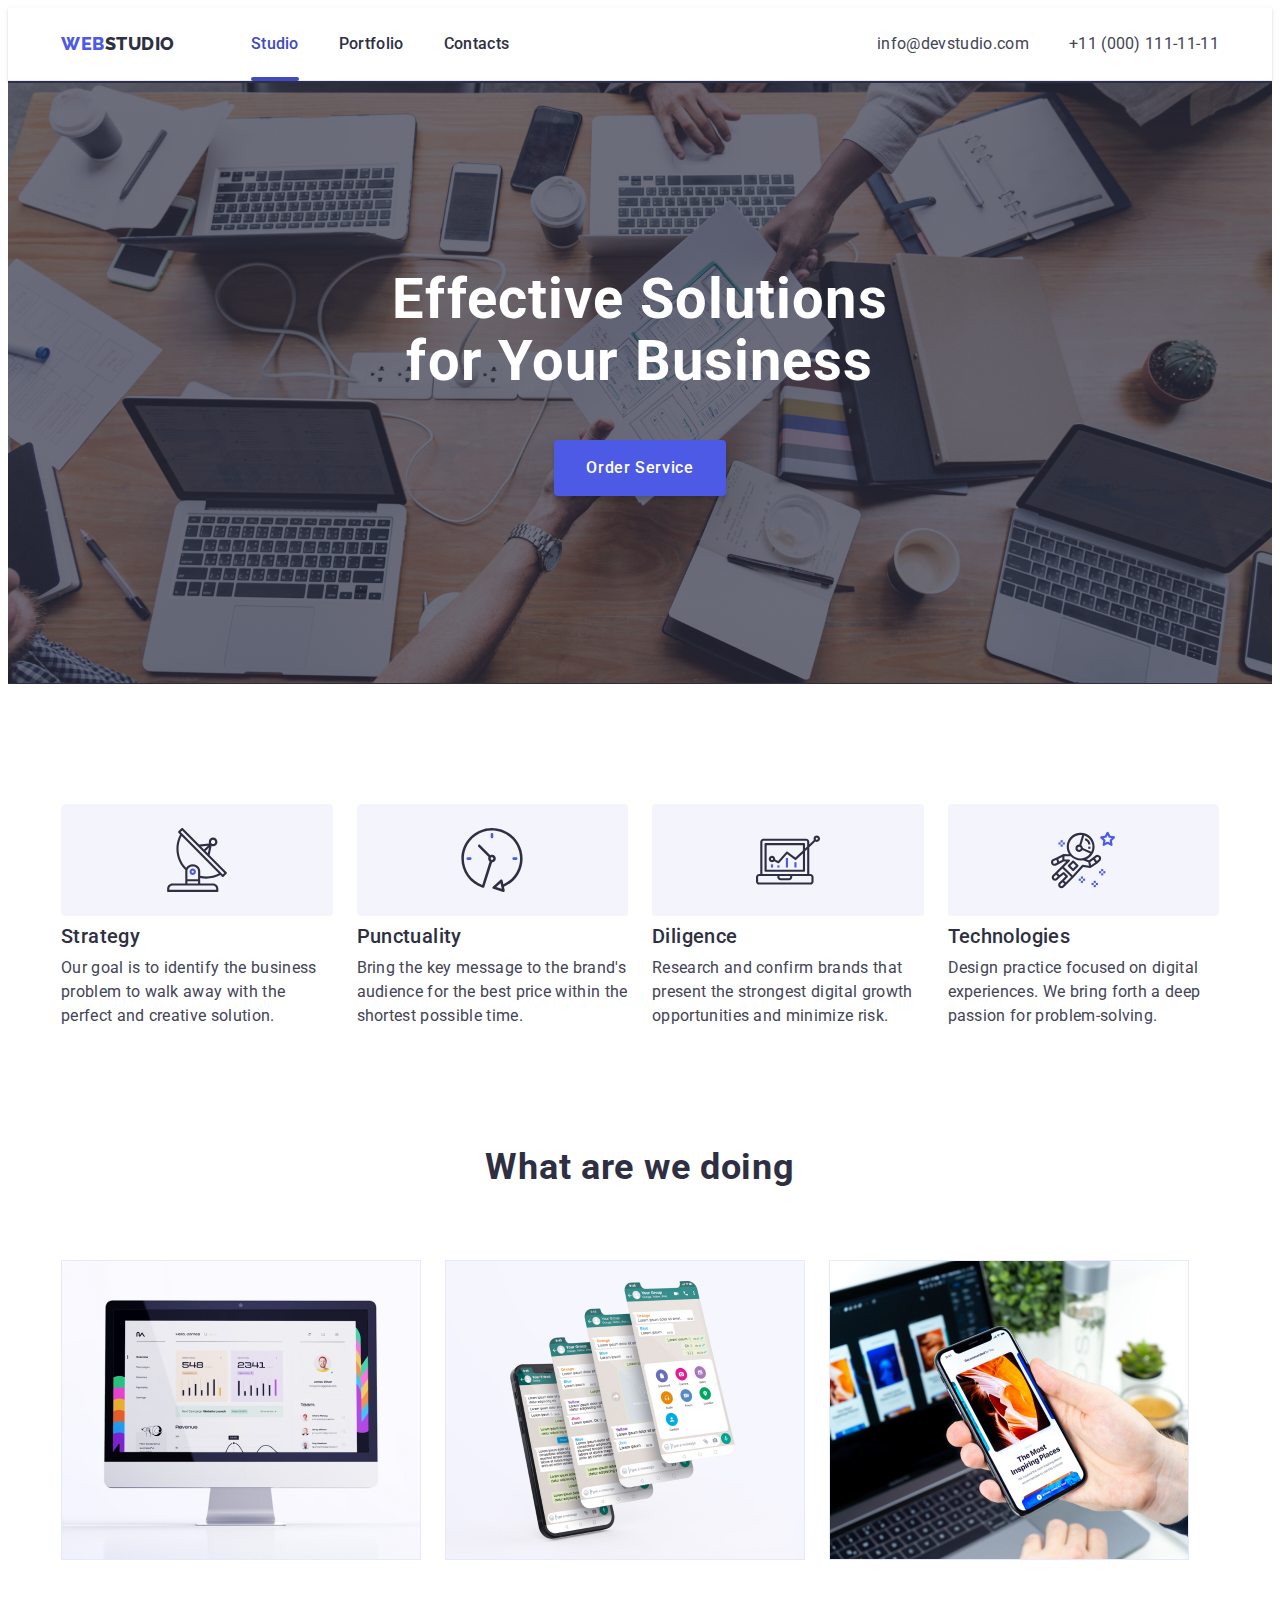
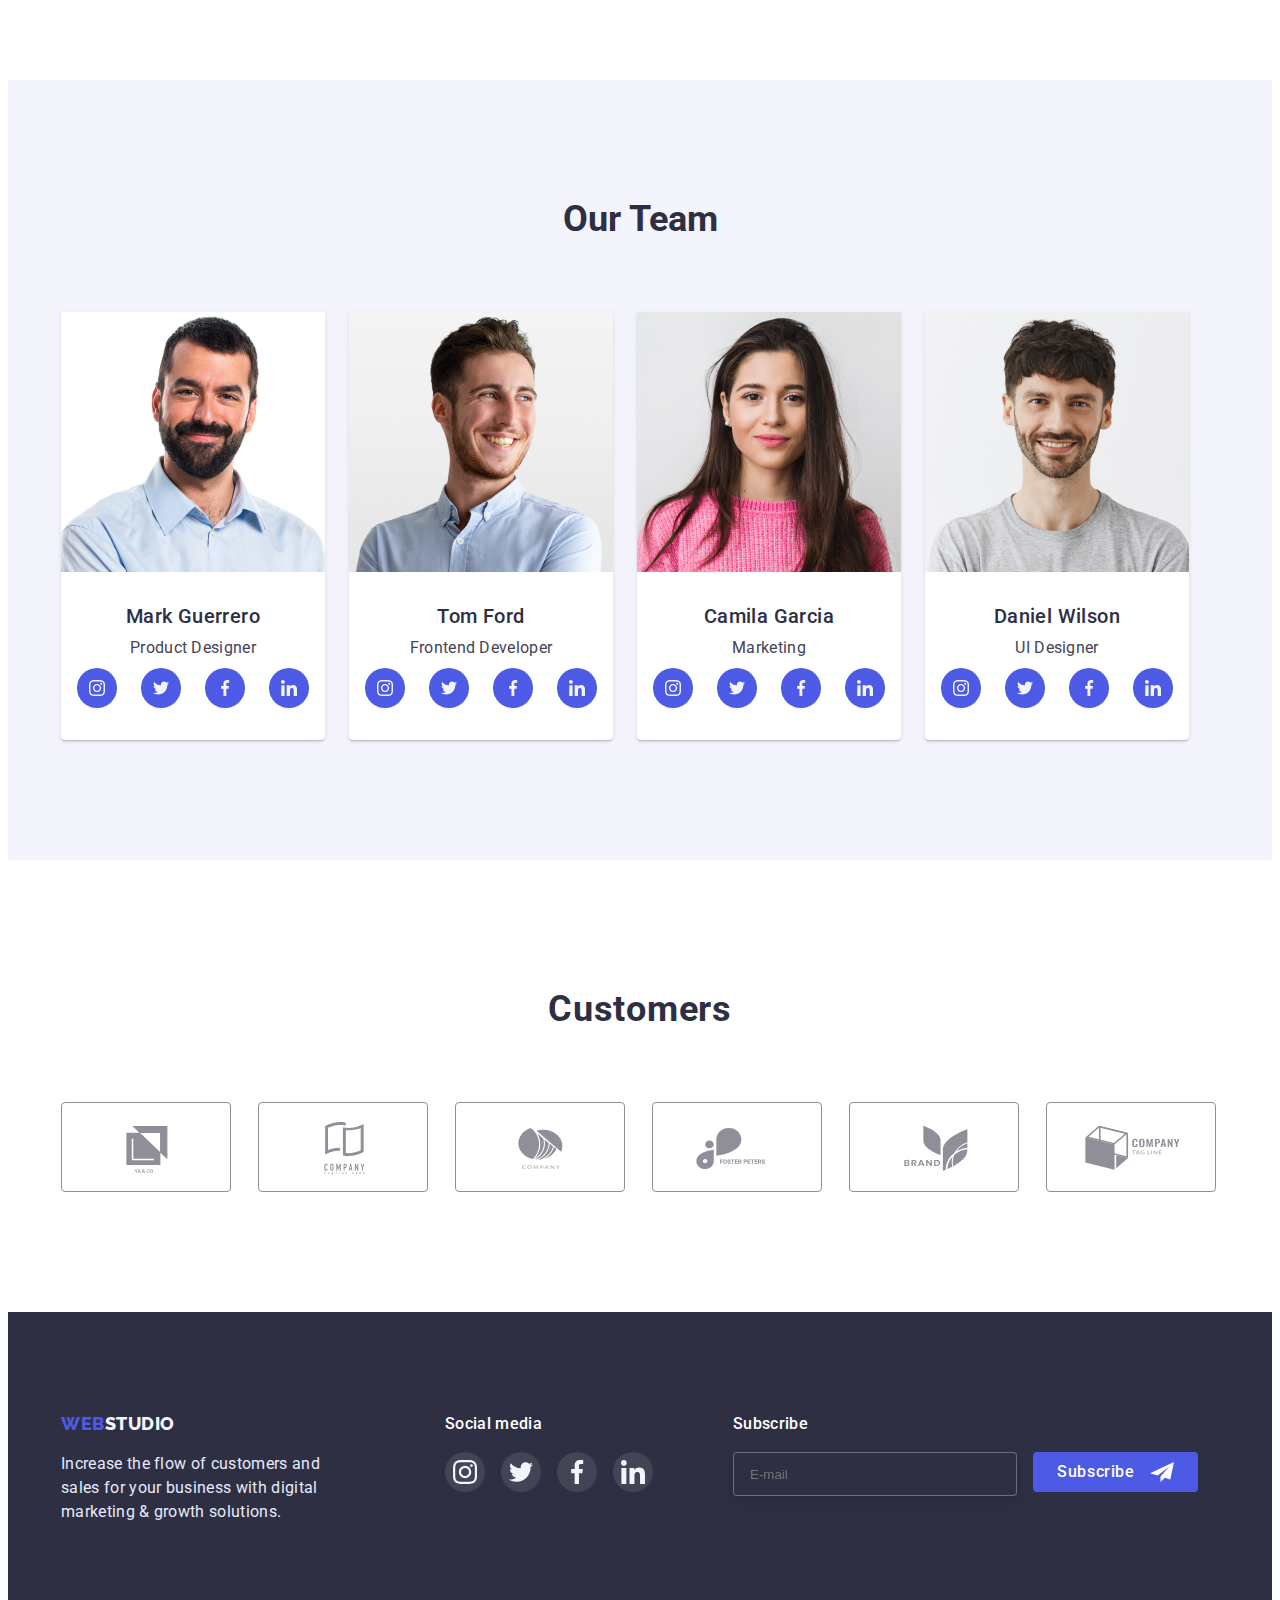
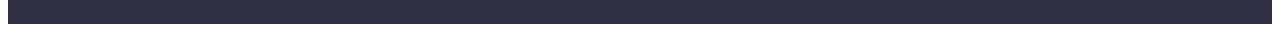
==== commit 3df0b80f: "hw7.3" ====
--- a/index.html
+++ b/index.html
@@ -18,7 +18,7 @@
 <body>
     <!-- Header -->
     <header class="border-box">
-        <div class="container">
+        <div class="container container-tablet">
             <div class="header-container-desktop">
             <nav class="header-nav">
             <a href="./index.html" class="logo-first">WEB<span class="logo-second">STUDIO</span></a>
@@ -88,7 +88,6 @@
                         </a></li>
                 </ul>
                 </div>
-                </div>
             </div>
         </div>
     </header>
@@ -104,7 +103,7 @@
         </section>
         <!--Benefits-->
         <section class="section section-benefits">
-            <div class="container">
+            <div class="container container-tablet">
             <h2 class="visually-hidden">company benefits</h2>
             <ul class="container-benefits">
                 <li class="list-benefits">
@@ -162,7 +161,7 @@
         </section>
         <!--Team-->
         <section class="team-section">
-            <div class="container">
+            <div class="container container-tablet-second">
             <h2 class="title-team">Our Team</h2>
             <ul class="container-team">
                 <li class="box-team">
@@ -292,7 +291,7 @@
         </section>
         <!--Customers-->
         <section class="section-customers">
-            <div class="container">
+            <div class="container container-tablet-second">
             <h2 class="title-customers">Customers</h2>
             <ul class="customers-list">
                 <li class="customers-item">
@@ -345,7 +344,7 @@
     <footer class="footer">
         <div class="container footer-flex">
             <div class="footer-logo">
-            <a href="./index.html" class="logo-first logo-first-mobile">WEB<span class="logo-lower">STUDIO</span></a>
+            <a href="./index.html" class="logo-first">WEB<span class="logo-lower">STUDIO</span></a>
             <p class="text-footer">Increase the flow of customers and sales for your business with digital marketing & growth solutions.</p>
             </div>
         <div class="">
--- a/css/styles.css
+++ b/css/styles.css
@@ -69,7 +69,17 @@
     display: none;
   }
 }
-
+@media (max-width: 1199px) {
+  .container-tablet {
+    max-width: 768px;
+  }
+}
+@media (max-width: 1199px) {
+  .container-tablet-second,
+  .footer-flex {
+    max-width: 582px;
+  }
+}
 .header-nav {
   display: flex;
   align-items: center;
@@ -151,8 +161,10 @@
   transition-duration: 250ms;
   transition-timing-function: cubic-bezier(0.4, 0, 0.2, 1);
 }
-@media (max-width: 1200px) {
+@media (max-width: 1199px) {
   .header-address {
+    font-size: 12px;
+    line-height: 1.2;
     padding: 0;
   }
 }
@@ -187,7 +199,8 @@
   bottom: 0;
   right: 0;
   background-color: var(--color-background);
-  transform: translateX(100%);
+  transition: opacity 250ms cubic-bezier(0.4, 0, 0.2, 1),
+    visibility 250ms cubic-bezier(0.4, 0, 0.2, 1);
   padding-top: 80px;
   padding-left: 40px;
   padding-bottom: 40px;
@@ -196,7 +209,9 @@
   justify-content: space-between;
 }
 .mobile-menu.is-open {
-  transform: translateX(0);
+  opacity: 0;
+  visibility: hidden;
+  pointer-events: none;
 }
 @media (min-width: 768px) {
   .mobile-menu {
@@ -275,7 +290,7 @@
   display: flex;
   flex-direction: column;
   gap: 40px;
-  margin-bottom: 48px;
+  padding-bottom: 48px;
 }
 .socials-list-mobile {
   display: flex;
@@ -299,7 +314,17 @@
   (min-resolution: 192dpi),
   (min-resolution: 2dppx) {
   .hero-first {
-    background-image: url(../images/people-office@2x.jpg);
+    background-image: linear-gradient(
+        rgba(46, 47, 66, 0.7),
+        rgba(46, 47, 66, 0.7)
+      ),
+      url(../images/people-office@2x.jpg);
+    background-size: cover;
+  }
+}
+@media (max-width: 1199px) {
+  .hero-first {
+    padding: 112px 0;
   }
 }
 .container-hero {
@@ -309,7 +334,7 @@
 }
 @media (max-width: 767px) {
   .container-hero {
-    width: 320px;
+    max-width: 320px;
   }
 }
 .hero-title {
@@ -358,59 +383,23 @@
   clip-path: inset(50%);
   margin: -1px;
 }
-@media (max-width: 768px) {
-  .list-benefits {
-    max-width: 396px;
-    margin: 0 auto;
-  }
-}
-@media (max-width: 1199px) {
-  .list-benefits {
-    max-width: 356px;
-    margin: 0 auto;
-  }
-}
-.heading-benefits {
-  font-weight: 500;
-  font-size: 20px;
-  letter-spacing: 0.02em;
-  line-height: 1.2;
-  margin-bottom: 8px;
-}
-@media (max-width: 767px) {
-  .heading-benefits {
-    text-align: center;
-    font-weight: 700;
-    font-size: 36px;
-    line-height: 1.2;
-  }
-}
-.text-benefits {
-  color: var(--color-secondary);
-  font-size: 16px;
-  letter-spacing: 0.02em;
-  line-height: 1.5;
-}
-@media (max-width: 767px) {
-  .text-benefits {
-    font-weight: 500;
-  }
-}
 .container-benefits {
   display: flex;
 }
+
 @media (max-width: 767px) {
   .container-benefits {
     flex-direction: column;
+    max-width: 396px;
     gap: 72px;
+    margin: 0 auto;
+    text-align: center;
   }
 }
 @media (max-width: 1199px) {
   .container-benefits {
-    display: flex;
     justify-content: center;
-    flex-wrap: wrap;
-    row-gap: 64px;
+    row-gap: 72px;
     column-gap: 24px;
   }
 }
@@ -420,6 +409,36 @@
     column-gap: 24px;
   }
 }
+
+.list-benefits {
+  flex-basis: calc((100% - 72px) / 4);
+}
+
+.heading-benefits {
+  font-weight: 500;
+  font-size: 20px;
+  letter-spacing: 0.02em;
+  line-height: 1.2;
+  margin-bottom: 8px;
+}
+@media (max-width: 1199px) {
+  .heading-benefits {
+    font-weight: 700;
+    font-size: 36px;
+  }
+}
+.text-benefits {
+  color: var(--color-secondary);
+  font-size: 16px;
+  letter-spacing: 0.02em;
+  line-height: 1.5;
+}
+@media (max-width: 1199px) {
+  .text-benefits {
+    font-weight: 500;
+  }
+}
+
 .section-benefits {
   padding: 120px 0;
 }
@@ -658,9 +677,15 @@
 .footer-logo {
   margin-right: 120px;
 }
-@media (max-width: 767px) {
+
+@media (max-width: 1199px) {
   .footer-logo {
-    max-width: 268;
+    margin-right: 24px;
+  }
+}
+@media (max-width: 767px) {
+  .footer-logo {
+    max-width: 268px;
     margin: 0 auto;
   }
 }
@@ -679,8 +704,10 @@
   .footer-text-socials {
     text-align: center;
   }
-  .logo-first-mobile {
-    margin: 0 auto;
+}
+@media (max-width: 767px) {
+  .logo-first {
+    text-align: center;
   }
 }
 @media (max-width: 767px) {
@@ -712,7 +739,12 @@
 .footer-socials-list {
   display: flex;
   gap: 16px;
-  margin-right: 80px;
+  padding-right: 80px;
+}
+@media (max-width: 1199px) {
+  .footer-socials-list {
+    padding-right: 0;
+  }
 }
 @media (max-width: 767px) {
   .footer-socials-list {
@@ -853,7 +885,7 @@
 .portfolio-filter {
   gap: 24px;
   display: flex;
-  justify-content: start;
+  justify-content: center;
   margin-bottom: 72px;
 }
 @media (max-width: 767px) {
@@ -966,9 +998,7 @@
 .modal {
   position: relative;
   width: 100%;
-  height: 100%;
   max-width: 408px;
-  max-height: 584px;
   background-color: var(--color-modal);
   padding: 72px 24px 24px 24px;
 }
